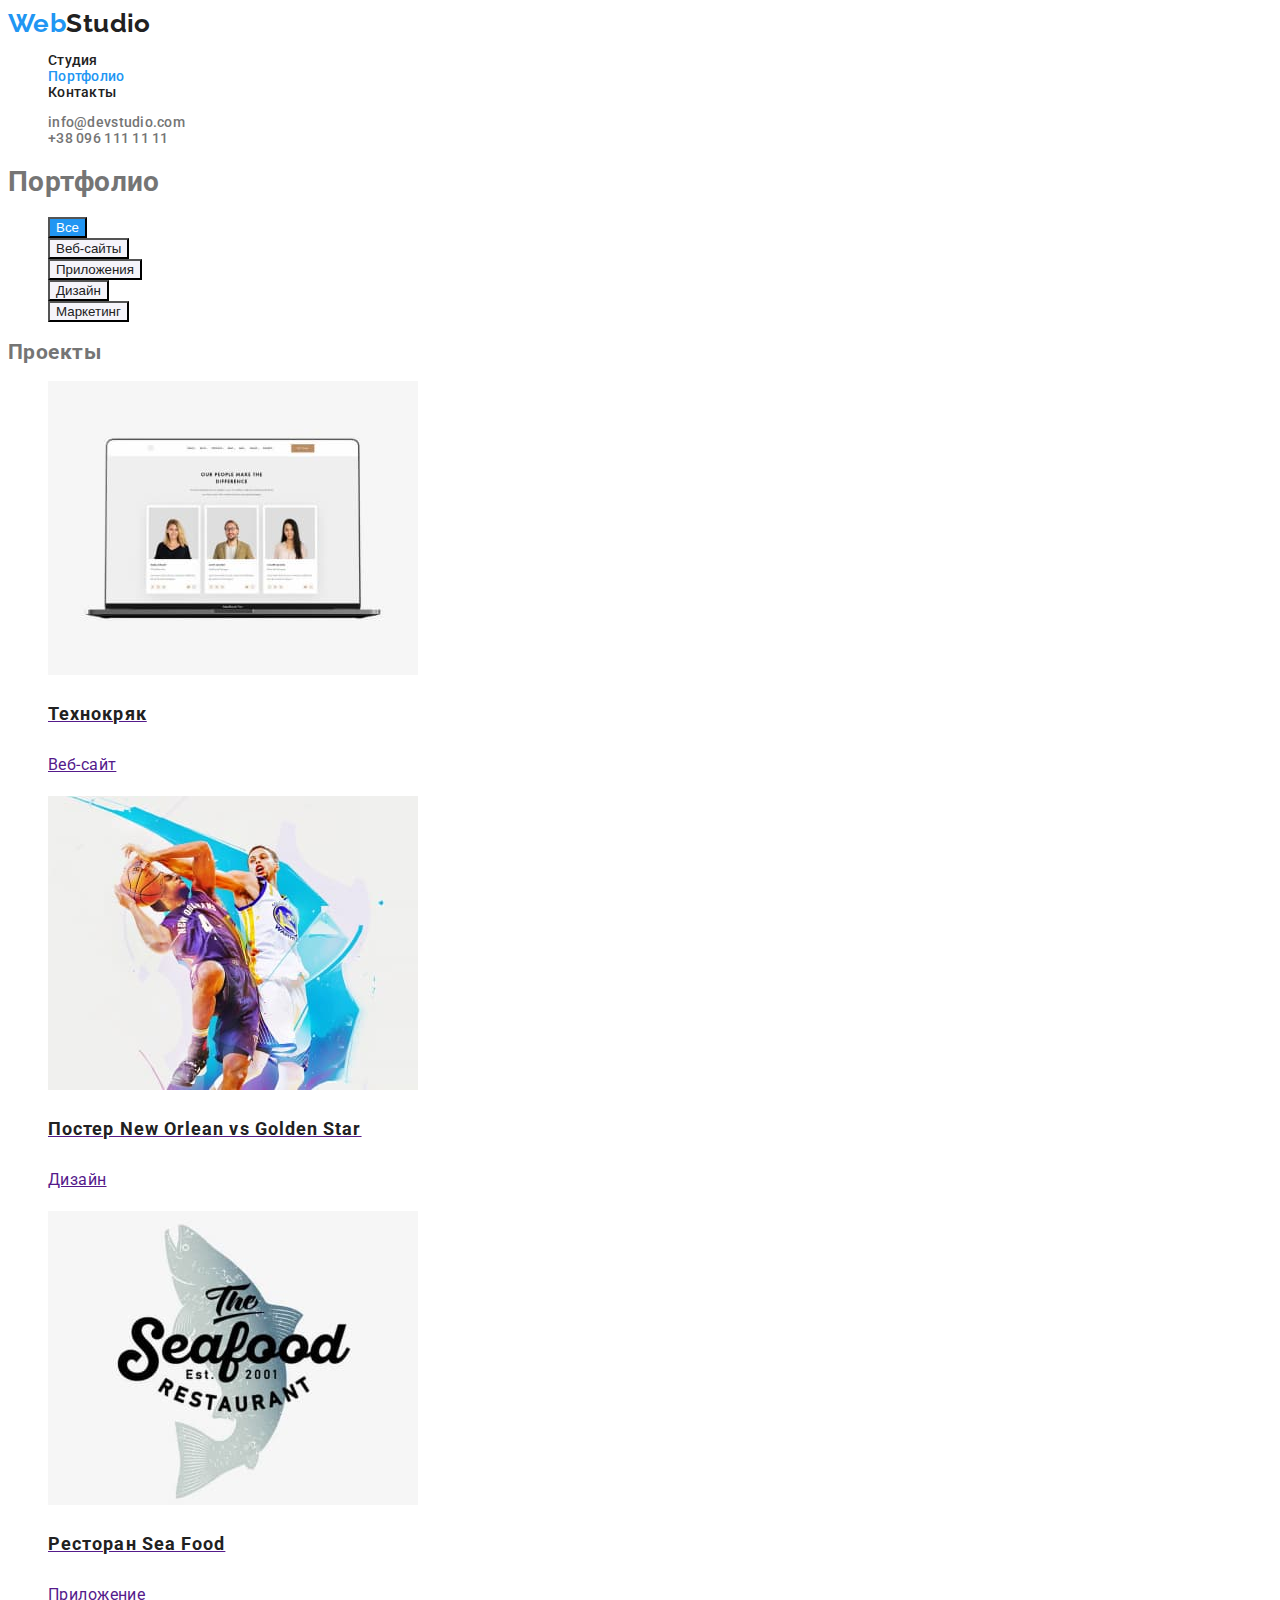
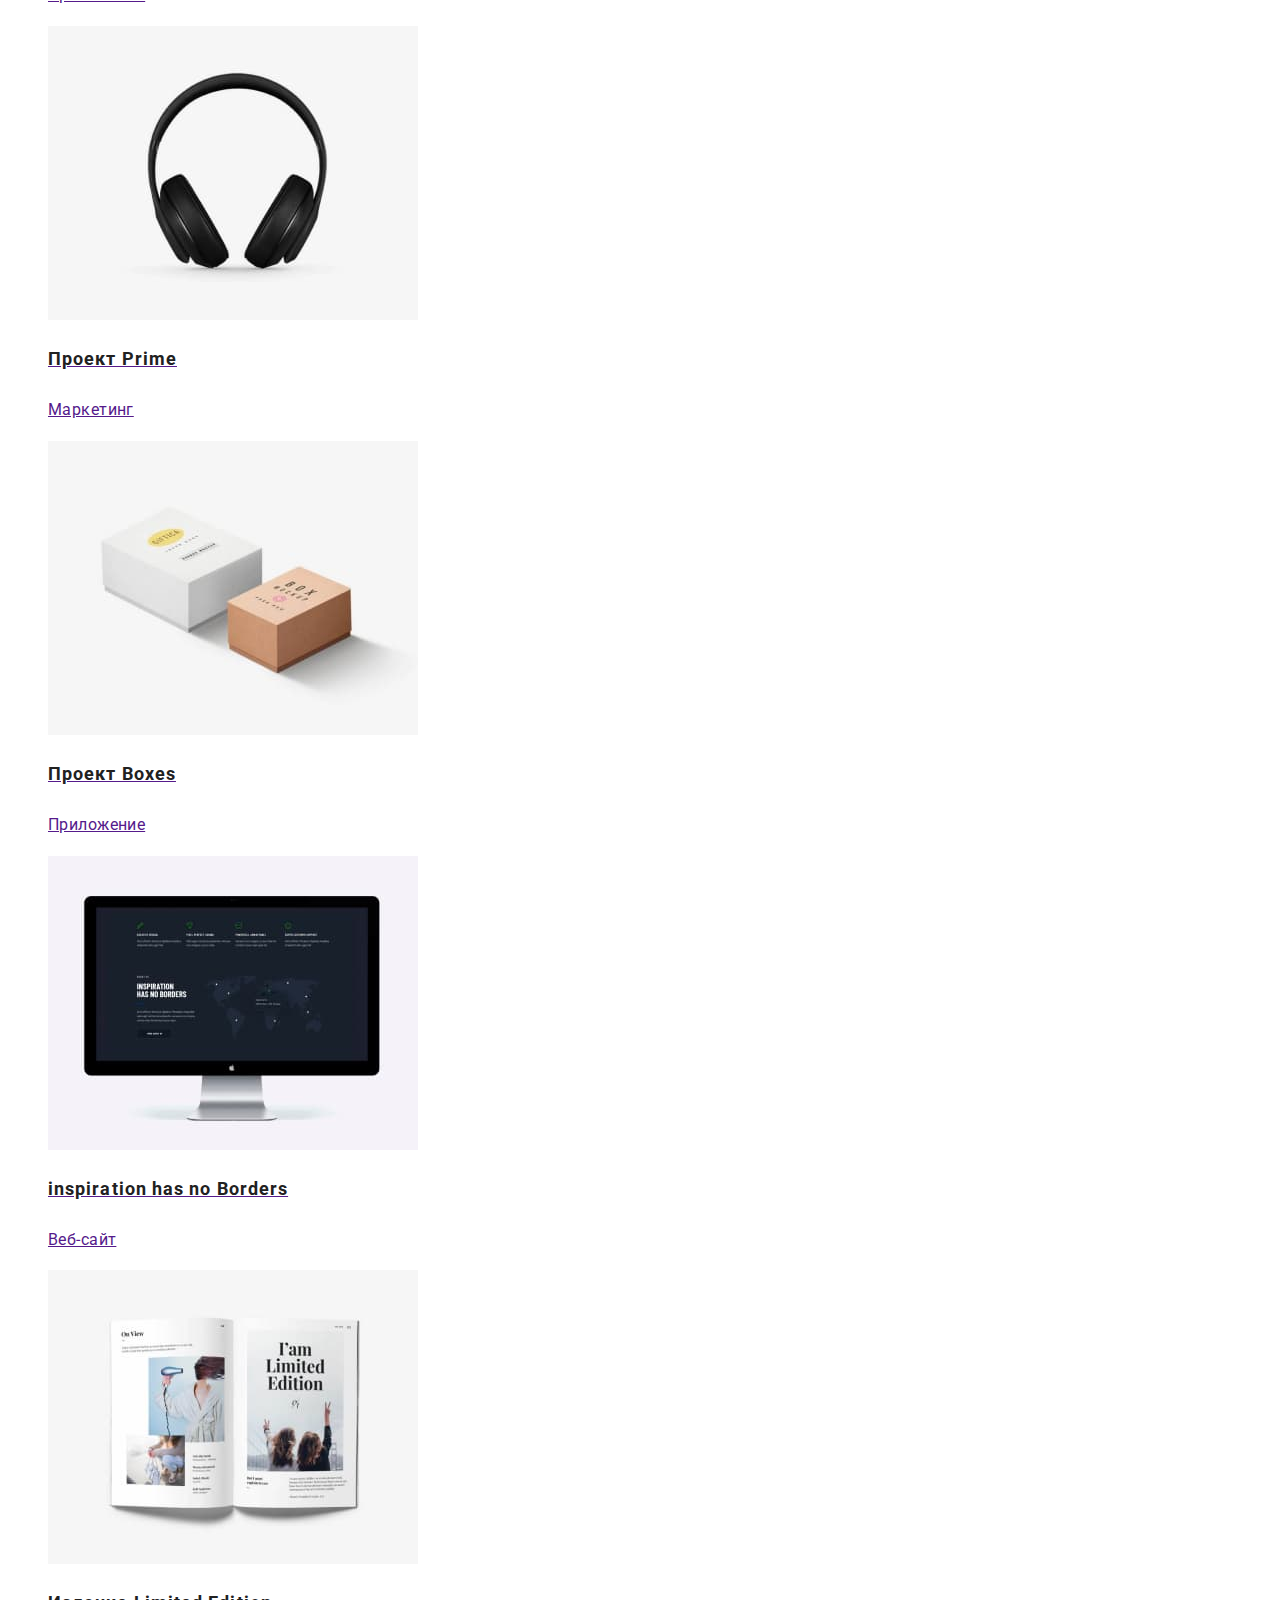
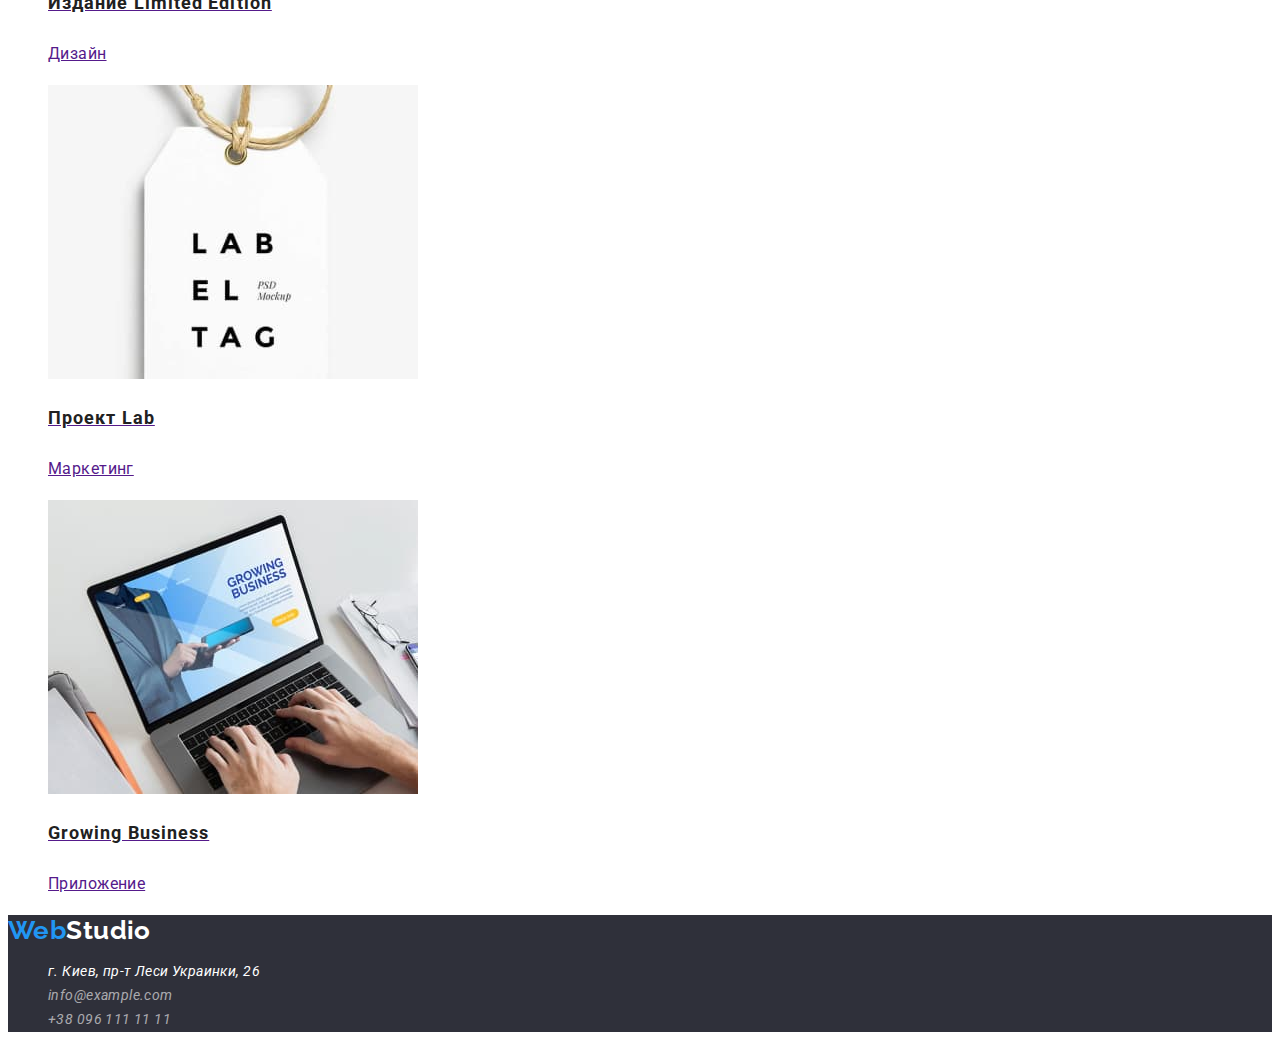
==== portfolio.html @ c9c2e7cb "https://serhii0412.github.io/goit-markup-hw-02" ====
<!DOCTYPE html> 
<html lang="ru">
  <head>
    <!--beacause the utf-8 is the very popular-->
    <meta charset="utf-8" />
    <meta name="vievport" content="width=device-width  initial-scale=1.0" />
    <title>Портфолио</title>
    <link rel="preconnect" href="https://fonts.googleapis.com">
    <link rel="preconnect" href="https://fonts.gstatic.com" crossorigin>
    <link href="https://fonts.googleapis.com/css2?family=Raleway:wght@700&family=Roboto:wght@400;500;700;900&display=swap" rel="stylesheet">
    <link rel="stylesheet" href="./css/styles.css">
  </head>
  <body>
    <header>
      <a href="./index.html" class="logo link">
        <span class="logo-title">Web</span>Studio
      </a>
      <nav>
        <ul class="site-nav list">
          <li><a href="./index.html" class="pun link ">Студия</a></li>
          <li><a href="./portfolio.html" class="portfolio link current"> Портфолио</a></li>
          <li><a href="&#35;index.html" class="pun link">Контакты</a></li>
        </ul>
      </nav>
      <ul class="info-nav list">
        <li>
          <a href="mailto:info@devstudio.com" class="mail-link link">info@devstudio.com </a>
        </li>
        <li>
          <a href="tel:+380961111111" class="contakt-link link"> +38 096 111 11 11</a>
        </li>
      </ul>
    </header>
    <main>
      <section class="section-portfolio">
        <h1 class="visually-hidden">Портфолио</h1>
        <ul class="filter list">
          <li><button class="btn-primary-prtf" type="button">Все</button></li>
          <li><button class="btn-secondary" type="button">Веб-сайты</button></li>
          <li><button class="btn-secondary" type="button">Приложения </button></li>
          <li><button class="btn-secondary" type="button">Дизайн</button></li>
          <li><button class="btn-secondary" type="button">Маркетинг</button></li>
        </ul>
        <h2 class="visually-hidden">Проекты</h2>
        <ul class="projects list">
          <li>
            <a href="">
              <img src="./images/portfolio-images/techno-kryak.jpg" alt="Техно Кряк" width="370">
              <h3 class="project-title">Технокряк</h3>
              <p class="project-description">Веб-сайт</p>
            </a>
          </li>
          <li>
            <a href="">
             <img src="./images/portfolio-images/new-orleans.jpg" alt="Постер Постер New Orlean" width="370">
             <h3 class="project-title">Постер New Orlean vs Golden Star</h3>
             <p class="project-description">Дизайн</p>
            </a> 
          </li>
          <li>
            <a href="">
              <img src="./images/portfolio-images/restaurant-sea-food.jpg" alt="Ресторан Sea Food" width="370">
              <h3 class="project-title">Ресторан Sea Food</h3>
              <p class="project-description">Приложение</p> 
            </a>  
          </li>    
          <li>
            <a href="">
              <img src="./images/portfolio-images/project-prime.jpg" alt="Проект Prime" width="370">
              <h3 class="project-title">Проект Prime</h3>
              <p class="project-description">Маркетинг</p> 
            </a>  
          </li>    
          <li>
            <a href="">
              <img src="./images/portfolio-images/project-boxes.jpg" alt="Проект Boxes" width="370">
              <h3 class="project-title">Проект Boxes</h3>
              <p class="project-description">Приложение</p> 
            </a> 
          </li>    
          <li>
            <a href="">
              <img src="./images/portfolio-images/inspiration-has-no-borders.jpg" alt="Inspiration has no Borders" width="370">
              <h3 class="project-title">inspiration has no Borders</h3>
              <p class="project-description">Веб-сайт</p> 
            </a>
          </li>    
          <li>
            <a href="">
              <img src="./images/portfolio-images/limited-edition.jpg" alt="Издание Limited Edition" width="370">
              <h3 class="project-title">Издание Limited Edition</h3>
              <p class="project-description">Дизайн</p> 
            </a>  
          </li>    
          <li>
            <a href="">
              <img src="./images/portfolio-images/project-lab.jpg" alt="Проект Lab" width="370">
              <h3 class="project-title">Проект Lab</h3>
              <p class="project-description">Маркетинг</p> 
            </a>  
          </li>    
          <li>
            <a href="">
              <img src="./images/portfolio-images/growing-business.jpg" alt="Growing Business" width="370">
              <h3 class="project-title">Growing Business</h3>
              <p class="project-description">Приложение</p> 
            </a>  
          </li>    
        </ul>
      </section>
    </main>
    <footer class="footer">
      <a href="./index.html" class="logo-footer link">
        <span>Web</span>Studio
      </a>
      <address>
        <ul class="footer list">
          <li>
            <a
              href="https://bit.ly/3pXMvUd"
              target="_blank"
              rel="noopener noreferrer"
              class="footer-adress link">г. Киев, пр-т Леси Украинки, 26</a>
          </li>
          <li>
            <a href="mailto:info@devstudio.com"
              class="footer-mail link">info@example.com</a>
          </li>
          <li><a href="tel:+380961111111" class="footer-num link">+38 096 111 11 11</a>
          </li>
        </ul>
      </address>
    </footer>
  </body>
</html>
---- css/styles.css ----
:root {
  --primary-text-color: #757575;
  --title-text-color:#212121 ;
  --accent-color: #2196f3;
  --white-color: #FFFFFF;
  --background-color: #2F303A;
  --button-hover-color: #188ce8;
  --btn-portfolio: #F5F4FA;
  --footer-link: rgba(255, 255, 255, 0.6);
  --filter-background: #EEEEEE
  
}
body {
  color:var(--primary-text-color);
  background-color: var(--white-color);
  font-family: roboto, sans-serif;
  font-size: 14px;
  letter-spacing: 0.03em;
}
/*Exceptions*/
.list{
  text-decoration: none;
}
.link,
.pun{
  cursor: pointer;
	text-decoration: none;
}
.list {
  list-style: none;
}
.section-title,
.section-subtitle,
.section-examples,
.section-testimotional,
.section-team,
.project-title{
  color: var(--title-text-color);
} 

/*Logo*/
.logo{
  color: var(--title-text-color);
  font-family: raleway, cursive;
  font-weight: 700;
  font-size: 26px;
  line-height: 1.19;
}
.logo-footer{
  color: var(--white-color);
  font-family: raleway, cursive;
  font-weight: 700;
  font-size: 26px;
  line-height: 1.19;
  text-decoration: none;
}
.logo-title,
.logo-footer>span{
 color: var(--accent-color);
}

.pun{
  color: var(--title-text-color);
}
/*site-info-nav*/
.site-nav,
.info-nav {
  font-weight: 500;
  font-size: 14px;
  line-height: 1.14;
  letter-spacing: 0.02em
}
.link:hover,
.link:focus,
.pun:hover,
.pun:focus{
  color: var(--accent-color)
}
.current{
  color: var(--accent-color);
}
.mail-link,
.contakt-link{
  color: var(--primary-text-color);
  text-decoration: none
}
/*Hero*/
.page-hero{
  color: var(--white-color);
  background-color: var(--background-color);
}
.hero-title{
  font-weight: 900;
  font-size: 44px;
  line-height: 1.36;
  text-align: center;
  letter-spacing: 0.06em;
  text-transform: uppercase;
}

/*Btn*/
.btn-primary{
 font-family: roboto, sans-serif;
 font-weight: 700;
 font-size: 16px;
 line-height: 1.87;
 display: flex;
 align-items: center;
 text-align: center;
 letter-spacing: 0.06em;
 text-decoration: none
}
.btn-primary,
.btn-primary-prtf{
  color:var(--white-color);
  background-color:var(--accent-color);
  cursor: pointer;
  text-decoration: none;
}
.btn-secondary{
  color: var(--title-text-color);
  background-color: var(--btn-portfolio);
  cursor: pointer;
  text-decoration: none;
}
.btn-primary:hover,
.btn-primary:focus{
  background-color: var(--button-hover-color);
}
.btn-secondary:hover,
.btn-secondary:focus{
  color: var(--white-color);
  background-color: var(--accent-color)
}
/*Benefits*/
.title-advantages{
  line-height: 1.71; 
}
.section-subtitle{
  font-weight: 700;
  font-size: 14px;
  line-height: 1.14;
  text-transform: uppercase
}

.section-examples,
.section-testimotional{
  font-weight: 700;
  font-size: 36px;
  line-height: 1.16;
  text-align: center;
}
/*Team*/
.workers{
  background-color: var(--btn-portfolio);
}
.section-team
{
  font-weight: 500;
  font-size: 16px;
  line-height: 1.18;
  text-align: center;
}
.team{
  font-size: 16px;
  line-height: 1.18;
  text-align: center;
}
.project-title{
  font-weight: 700;
  font-size: 18px;
  line-height: 2;
  letter-spacing: 0.06em
}
.project-description{
  font-size: 16px;
line-height: 1.87
}
/*Footer*/
.footer{
  color: var(--white-color);
  background-color: var(--background-color);
}
.footer-adress{
  color: var(--white-color);
  font-size: 14px;
  line-height: 1.71;
}
.footer-mail,
.footer-num{
  color: rgba(255, 255, 255, 0.6);
  line-height: 1.71;
}
.footer-mail:hover,
.footer-mail:focus,
.footer-num:hover,
.footer-num:focus{
  color: var(--white-color);
}
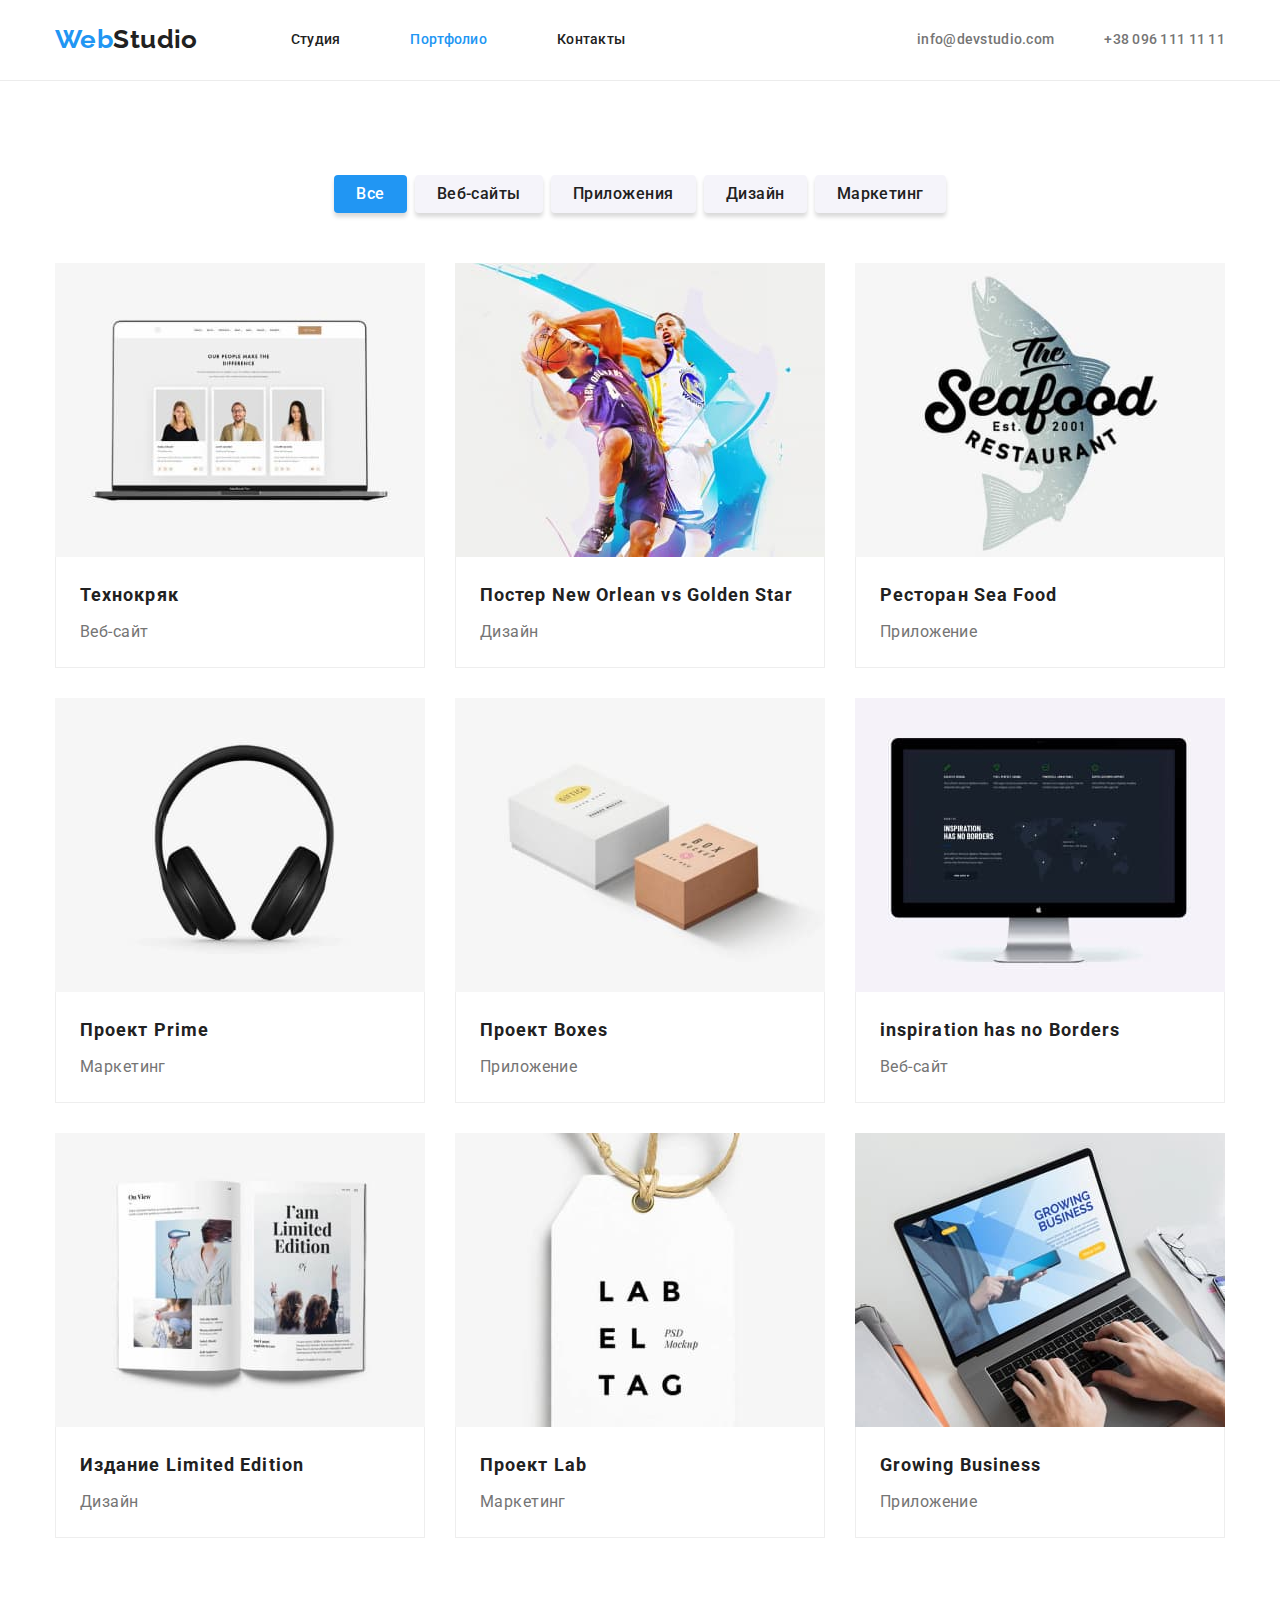
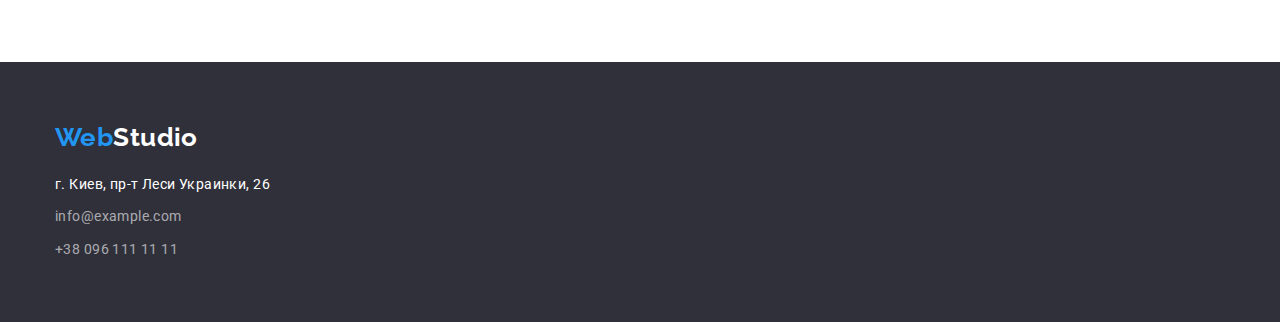
==== commit 5a51477f: "commit on "goit-markup-hw-03"" ====
--- a/portfolio.html
+++ b/portfolio.html
@@ -8,128 +8,153 @@
     <link rel="preconnect" href="https://fonts.googleapis.com">
     <link rel="preconnect" href="https://fonts.gstatic.com" crossorigin>
     <link href="https://fonts.googleapis.com/css2?family=Raleway:wght@700&family=Roboto:wght@400;500;700;900&display=swap" rel="stylesheet">
+    <link rel="stylesheet" href="https://cdnjs.cloudflare.com/ajax/libs/modern-normalize/1.1.0/modern-normalize.min.css">
     <link rel="stylesheet" href="./css/styles.css">
   </head>
   <body>
-    <header>
-      <a href="./index.html" class="logo link">
-        <span class="logo-title">Web</span>Studio
-      </a>
-      <nav>
-        <ul class="site-nav list">
-          <li><a href="./index.html" class="pun link ">Студия</a></li>
-          <li><a href="./portfolio.html" class="portfolio link current"> Портфолио</a></li>
-          <li><a href="&#35;index.html" class="pun link">Контакты</a></li>
+    <header class="header">
+      <div class="container main-portfolio">
+        <a href="./index.html" class="logo link">
+          <span class="logo-title">Web</span>Studio
+        </a>
+        <nav class="navigation">
+          <ul class="site-nav list">
+            <li class="site-item"><a href="./index.html" class="nav-link studio-prtf link ">Студия</a></li>
+            <li class="site-item"><a href="./portfolio.html" class="portfolio link current"> Портфолио</a></li>
+            <li class="site-item"><a href="&#35;index.html" class="nav-link link">Контакты</a></li>
+          </ul>
+        </nav>
+        <ul class="info-nav list">
+          <li class="item">
+            <a href="mailto:info@devstudio.com" class="mail-link link">info@devstudio.com </a>
+          </li>
+          <li class="item">
+            <a href="tel:+380961111111" class="contakt-link link"> +38 096 111 11 11</a>
+          </li>
         </ul>
-      </nav>
-      <ul class="info-nav list">
-        <li>
-          <a href="mailto:info@devstudio.com" class="mail-link link">info@devstudio.com </a>
-        </li>
-        <li>
-          <a href="tel:+380961111111" class="contakt-link link"> +38 096 111 11 11</a>
-        </li>
-      </ul>
+      </div>
     </header>
     <main>
-      <section class="section-portfolio">
-        <h1 class="visually-hidden">Портфолио</h1>
-        <ul class="filter list">
-          <li><button class="btn-primary-prtf" type="button">Все</button></li>
-          <li><button class="btn-secondary" type="button">Веб-сайты</button></li>
-          <li><button class="btn-secondary" type="button">Приложения </button></li>
-          <li><button class="btn-secondary" type="button">Дизайн</button></li>
-          <li><button class="btn-secondary" type="button">Маркетинг</button></li>
-        </ul>
-        <h2 class="visually-hidden">Проекты</h2>
-        <ul class="projects list">
-          <li>
-            <a href="">
+      <section class="portfolio section">
+        <div class="container">
+          <h1 class="visually-hidden">Портфолио</h1>
+          <ul class="filter list">
+            <li class="btn-item"><button class="btn-primary-prtf" type="button">Все</button></li>
+            <li class="btn-item"><button class="btn-secondary" type="button">Веб-сайты</button></li>
+            <li class="btn-item"><button class="btn-secondary" type="button">Приложения </button></li>
+            <li class="btn-item"><button class="btn-secondary" type="button">Дизайн</button></li>
+            <li class="btn-item"><button class="btn-secondary" type="button">Маркетинг</button></li>
+          </ul>
+          <ul class="projects list">
+          <li class="portfolio-item">
+            <a href="" class="link">
               <img src="./images/portfolio-images/techno-kryak.jpg" alt="Техно Кряк" width="370">
-              <h3 class="project-title">Технокряк</h3>
-              <p class="project-description">Веб-сайт</p>
+              <div class="wrapper">
+                <h3 class="project-title">Технокряк</h3>
+                <p class="project-description">Веб-сайт</p>
+            </div>
             </a>
           </li>
-          <li>
-            <a href="">
+          <li class="portfolio-item">
+            <a href="" class="link">
              <img src="./images/portfolio-images/new-orleans.jpg" alt="Постер Постер New Orlean" width="370">
-             <h3 class="project-title">Постер New Orlean vs Golden Star</h3>
-             <p class="project-description">Дизайн</p>
+             <div class="wrapper">
+               <h3 class="project-title">Постер New Orlean vs Golden Star</h3>
+               <p class="project-description">Дизайн</p>
+             </div>
             </a> 
           </li>
-          <li>
-            <a href="">
+          <li class="portfolio-item">
+            <a href="" class="link">
               <img src="./images/portfolio-images/restaurant-sea-food.jpg" alt="Ресторан Sea Food" width="370">
+              <div class="wrapper">
               <h3 class="project-title">Ресторан Sea Food</h3>
-              <p class="project-description">Приложение</p> 
+              <p class="project-description">Приложение</p>
+              </div>
             </a>  
           </li>    
-          <li>
-            <a href="">
+          <li class="portfolio-item">
+            <a href="" class="link">
               <img src="./images/portfolio-images/project-prime.jpg" alt="Проект Prime" width="370">
-              <h3 class="project-title">Проект Prime</h3>
-              <p class="project-description">Маркетинг</p> 
+              <div class="wrapper">
+                <h3 class="project-title">Проект Prime</h3>
+                <p class="project-description">Маркетинг</p> 
+              </div>
             </a>  
           </li>    
-          <li>
-            <a href="">
+          <li class="portfolio-item">
+            <a href="" class="link">
               <img src="./images/portfolio-images/project-boxes.jpg" alt="Проект Boxes" width="370">
-              <h3 class="project-title">Проект Boxes</h3>
-              <p class="project-description">Приложение</p> 
+              <div class="wrapper">
+                <h3 class="project-title">Проект Boxes</h3>
+                <p class="project-description">Приложение</p> 
+              </div>
             </a> 
           </li>    
-          <li>
-            <a href="">
+          <li class="portfolio-item">
+            <a href="" class="link">
               <img src="./images/portfolio-images/inspiration-has-no-borders.jpg" alt="Inspiration has no Borders" width="370">
-              <h3 class="project-title">inspiration has no Borders</h3>
-              <p class="project-description">Веб-сайт</p> 
+              <div class="wrapper">
+                <h3 class="project-title">inspiration has no Borders</h3>
+                <p class="project-description">Веб-сайт</p> 
+              </div>
             </a>
           </li>    
-          <li>
-            <a href="">
+          <li class="portfolio-item">
+            <a href="" class="link">
               <img src="./images/portfolio-images/limited-edition.jpg" alt="Издание Limited Edition" width="370">
-              <h3 class="project-title">Издание Limited Edition</h3>
-              <p class="project-description">Дизайн</p> 
+              <div class="wrapper">
+                <h3 class="project-title">Издание Limited Edition</h3>
+                <p class="project-description">Дизайн</p> 
+              </div>
             </a>  
           </li>    
-          <li>
-            <a href="">
+          <li class="portfolio-item">
+            <a href="" class="link">
               <img src="./images/portfolio-images/project-lab.jpg" alt="Проект Lab" width="370">
-              <h3 class="project-title">Проект Lab</h3>
-              <p class="project-description">Маркетинг</p> 
+              <div class="wrapper">
+                <h3 class="project-title">Проект Lab</h3>
+                <p class="project-description">Маркетинг</p> 
+              </div>
             </a>  
           </li>    
-          <li>
-            <a href="">
+          <li class="portfolio-item">
+            <a href="" class="link">
               <img src="./images/portfolio-images/growing-business.jpg" alt="Growing Business" width="370">
-              <h3 class="project-title">Growing Business</h3>
-              <p class="project-description">Приложение</p> 
+              <div class="wrapper">
+                <h3 class="project-title">Growing Business</h3>
+                <p class="project-description">Приложение</p> 
+              </div>
             </a>  
           </li>    
         </ul>
+        </div>
       </section>
     </main>
+    <!--Footer-->
     <footer class="footer">
+     <div class="container">
       <a href="./index.html" class="logo-footer link">
         <span>Web</span>Studio
       </a>
       <address>
-        <ul class="footer list">
-          <li>
+        <ul class="footer-list list">
+          <li class="footer-item">
             <a
               href="https://bit.ly/3pXMvUd"
               target="_blank"
               rel="noopener noreferrer"
               class="footer-adress link">г. Киев, пр-т Леси Украинки, 26</a>
           </li>
-          <li>
+          <li class="footer-item">
             <a href="mailto:info@devstudio.com"
               class="footer-mail link">info@example.com</a>
           </li>
-          <li><a href="tel:+380961111111" class="footer-num link">+38 096 111 11 11</a>
+          <li class="footer-item"><a href="tel:+380961111111" class="footer-num link">+38 096 111 11 11</a>
           </li>
         </ul>
       </address>
+     </div>
     </footer>
   </body>
 </html>--- a/css/styles.css
+++ b/css/styles.css
@@ -7,9 +7,48 @@
   --button-hover-color: #188ce8;
   --btn-portfolio: #F5F4FA;
   --footer-link: rgba(255, 255, 255, 0.6);
-  --filter-background: #EEEEEE
-  
-}
+  --filter-background: #EEEEEE;
+  --border-line: solid #ECECEC ;
+}
+
+.html{
+  box-sizing: border-box
+}
+
+.container{
+width: 1200px;
+padding: 0 15px;
+margin: 0 auto;
+}
+
+h1,
+h2,
+h3,
+h4,
+h5,
+h6,
+p{
+  margin: 0px;
+}
+
+.section{
+  padding-top: 94px;
+  padding-bottom: 94px;
+}
+
+button{
+  display: block;
+  margin: 0 auto;
+  padding: 10px 32px;
+  cursor: pointer;
+  color: var(--white-color);
+  background-color: var(--accent-color);
+  font-family: roboto, sans-serif;
+  box-shadow: 0px 4px 4px rgba(0, 0, 0, 0.15);
+  border: none;
+  border-radius: 4px;
+}
+
 body {
   color:var(--primary-text-color);
   background-color: var(--white-color);
@@ -17,17 +56,18 @@
   font-size: 14px;
   letter-spacing: 0.03em;
 }
+address{
+  font-style: normal;
+}
 /*Exceptions*/
 .list{
-  text-decoration: none;
+  padding-left: 0;
+  margin: 0;
+  list-style: none;
 }
 .link,
-.pun{
-  cursor: pointer;
+.nav-link{
 	text-decoration: none;
-}
-.list {
-  list-style: none;
 }
 .section-title,
 .section-subtitle,
@@ -37,6 +77,23 @@
 .project-title{
   color: var(--title-text-color);
 } 
+.visually-hidden {
+  position: absolute;
+  width: 1px;
+  height: 1px;
+  margin: -1px;
+  border: 0;
+  padding: 0;
+  
+  white-space: nowrap;
+  clip-path: inset(100%);
+  clip: rect(0 0 0 0);
+  overflow: hidden;
+}
+/*Header*/
+.header{
+  border-bottom: 1px var(--border-line);
+}  
 
 /*Logo*/
 .logo{
@@ -45,83 +102,178 @@
   font-weight: 700;
   font-size: 26px;
   line-height: 1.19;
+
+  display: block;
+  padding-top: 24px;
+  padding-bottom: 25px;
 }
 .logo-footer{
+  display:block;
+  margin-bottom: 20px;
+
   color: var(--white-color);
   font-family: raleway, cursive;
   font-weight: 700;
   font-size: 26px;
   line-height: 1.19;
-  text-decoration: none;
 }
 .logo-title,
 .logo-footer>span{
  color: var(--accent-color);
 }
 
-.pun{
-  color: var(--title-text-color);
-}
+
 /*site-info-nav*/
+.main-nav,
+.main-portfolio{
+  display: flex;
+  align-items: center;
+}
+.navigation{
+  margin-left: 93px;
+}
+.site-item:not(:last-child){
+  margin-right: 70px;
+}
 .site-nav,
 .info-nav {
   font-weight: 500;
   font-size: 14px;
   line-height: 1.14;
-  letter-spacing: 0.02em
-}
-.link:hover,
-.link:focus,
-.pun:hover,
-.pun:focus{
+  letter-spacing: 0.02em;
+  display: flex;
+}
+.nav-link:hover,
+.nav-link:focus{
   color: var(--accent-color)
 }
+.nav-link{
+  text-align: center;
+  padding-top: 32px;
+  padding-bottom: 32px;
+
+  color: var(--title-text-color);
+  display: block; 
+}
 .current{
+  padding-top: 32px;
+  padding-bottom: 32px;
+
   color: var(--accent-color);
+  display: block;
+}
+.info-nav{
+  margin-left: auto;
+}
+.info-nav .item+.item{
+  margin-left: 50px;
 }
 .mail-link,
 .contakt-link{
   color: var(--primary-text-color);
-  text-decoration: none
-}
+  text-decoration: none;
+  display: block;
+  padding-top: 32px;
+  padding-bottom: 32px;
+}
+.mail-link:hover,
+.mail-link:focus,
+.contakt-link:hover,
+.contakt-link:focus{
+  color: var(--accent-color);
+}
+
+/*Portfolio site*/
+
+.filter{
+  display: flex;
+  justify-content: center;
+  margin-bottom: 50px;
+}
+.filter .btn-item+.btn-item{
+  margin-left: 8px;
+}
+.projects .portfolio-item+.portfolio-item{
+  margin-left: 30px;
+}
+.projects{
+  display: flex;
+  flex-wrap: wrap;
+}
+.wrapper{
+  padding: 20px 24px;
+  border: 1px solid #EEEEEE;
+  border-top: none;
+}
+.projects:nth-child(3n){
+  margin: right 30px; 
+  margin-bottom: 30px;
+}
+.portfolio-item{
+  width: 370px;
+  margin-bottom: 30px;  
+}
+.portfolio-item:nth-last-child(-n +3){
+  margin-bottom: 0px;
+}
+.projects .portfolio-item:nth-child(3n+1){
+  margin-left: 0px;
+}
+
 /*Hero*/
 .page-hero{
-  color: var(--white-color);
+  padding:200px 0;
+  text-align: center;
+  
   background-color: var(--background-color);
+
 }
 .hero-title{
+  margin-bottom: 30px;
+  width: 696px;
+  margin:0 auto;
+  margin-bottom: 30px;
+
+  color: var(--white-color);
   font-weight: 900;
   font-size: 44px;
   line-height: 1.36;
-  text-align: center;
+  
   letter-spacing: 0.06em;
   text-transform: uppercase;
+  
 }
 
 /*Btn*/
-.btn-primary{
- font-family: roboto, sans-serif;
+.btn-primary{ 
+ display: flex;
+ border: none;
+ margin-left: auto;
+ margin-right: auto;
+
  font-weight: 700;
  font-size: 16px;
- line-height: 1.87;
- display: flex;
+ line-height: 1.88;
  align-items: center;
  text-align: center;
  letter-spacing: 0.06em;
- text-decoration: none
+}
+.btn-secondary,
+.btn-primary-prtf{
+  padding: 6px 22px;
+
+  color: var(--title-text-color);
+  background-color: var(--btn-portfolio);
+  font-weight: 500;
+  font-size: 16px;
+  line-height: 1.62;
+  letter-spacing: 0.03em;
 }
 .btn-primary,
 .btn-primary-prtf{
   color:var(--white-color);
   background-color:var(--accent-color);
   cursor: pointer;
-  text-decoration: none;
-}
-.btn-secondary{
-  color: var(--title-text-color);
-  background-color: var(--btn-portfolio);
-  cursor: pointer;
-  text-decoration: none;
 }
 .btn-primary:hover,
 .btn-primary:focus{
@@ -133,53 +285,114 @@
   background-color: var(--accent-color)
 }
 /*Benefits*/
+.advantages-list{
+  padding-bottom: 94px;
+}
+.advantages-list .item+.item{
+  margin-left: 30px;
+}
+.advantages{
+display: flex;
+}
 .title-advantages{
+  margin:0;
+
   line-height: 1.71; 
 }
 .section-subtitle{
   font-weight: 700;
   font-size: 14px;
   line-height: 1.14;
-  text-transform: uppercase
-}
-
+  text-transform: uppercase;
+  margin-bottom: 9px;
+}
 .section-examples,
 .section-testimotional{
   font-weight: 700;
   font-size: 36px;
   line-height: 1.16;
   text-align: center;
+  margin-bottom: 50px;
+}
+.examples{
+  display: flex;
+  align-items: center;
+}
+.examples .examples-list:last-child{
+  margin-right: 0px;
+}
+.examples-list{
+  margin-right: 30px;
+}
+.examples-images{
+  padding-top: 0px;
 }
 /*Team*/
+img{
+  display:block
+}
 .workers{
   background-color: var(--btn-portfolio);
 }
-.section-team
-{
+.team-name{
+  text-align: center;
+  margin-bottom: 10px;
+
+  color: var(--title-text-color);
   font-weight: 500;
   font-size: 16px;
   line-height: 1.18;
-  text-align: center;
-}
-.team{
+}
+.team-item:not(:last-child){
+  margin-right: 30px;
+}
+.team-item{
+  background: #FFFFFF;
+/* material shadow v1 */
+
+box-shadow: 0px 1px 3px rgba(0, 0, 0, 0.12), 0px 1px 1px rgba(0, 0, 0, 0.14), 0px 2px 1px rgba(0, 0, 0, 0.2);
+border-radius: 0px 0px 4px 4px;
+}
+.team-text{
   font-size: 16px;
   line-height: 1.18;
   text-align: center;
 }
+.team-list{
+  display: flex;
+  align-items: center;
+}
 .project-title{
+
   font-weight: 700;
   font-size: 18px;
   line-height: 2;
   letter-spacing: 0.06em
 }
 .project-description{
+  margin-top: 4px;
+  
+  color: var(--primary-text-color);
   font-size: 16px;
-line-height: 1.87
+  line-height: 1.87
+}
+.team-container{
+  width: 270px;
+  padding-top: 30px;
+  padding-bottom: 30px;
+}
+.ui{
+  padding-right: 0px;
 }
 /*Footer*/
 .footer{
+  padding:60px 0;
+
   color: var(--white-color);
   background-color: var(--background-color);
+}
+.footer-item:not(:last-child){
+  margin-bottom: 9px;
 }
 .footer-adress{
   color: var(--white-color);
@@ -194,6 +407,8 @@
 .footer-mail:hover,
 .footer-mail:focus,
 .footer-num:hover,
-.footer-num:focus{
-  color: var(--white-color);
+.footer-num:focus,
+.footer-adress:hover,
+.footer-adress:focus{
+  color: var(--accent-color);
 }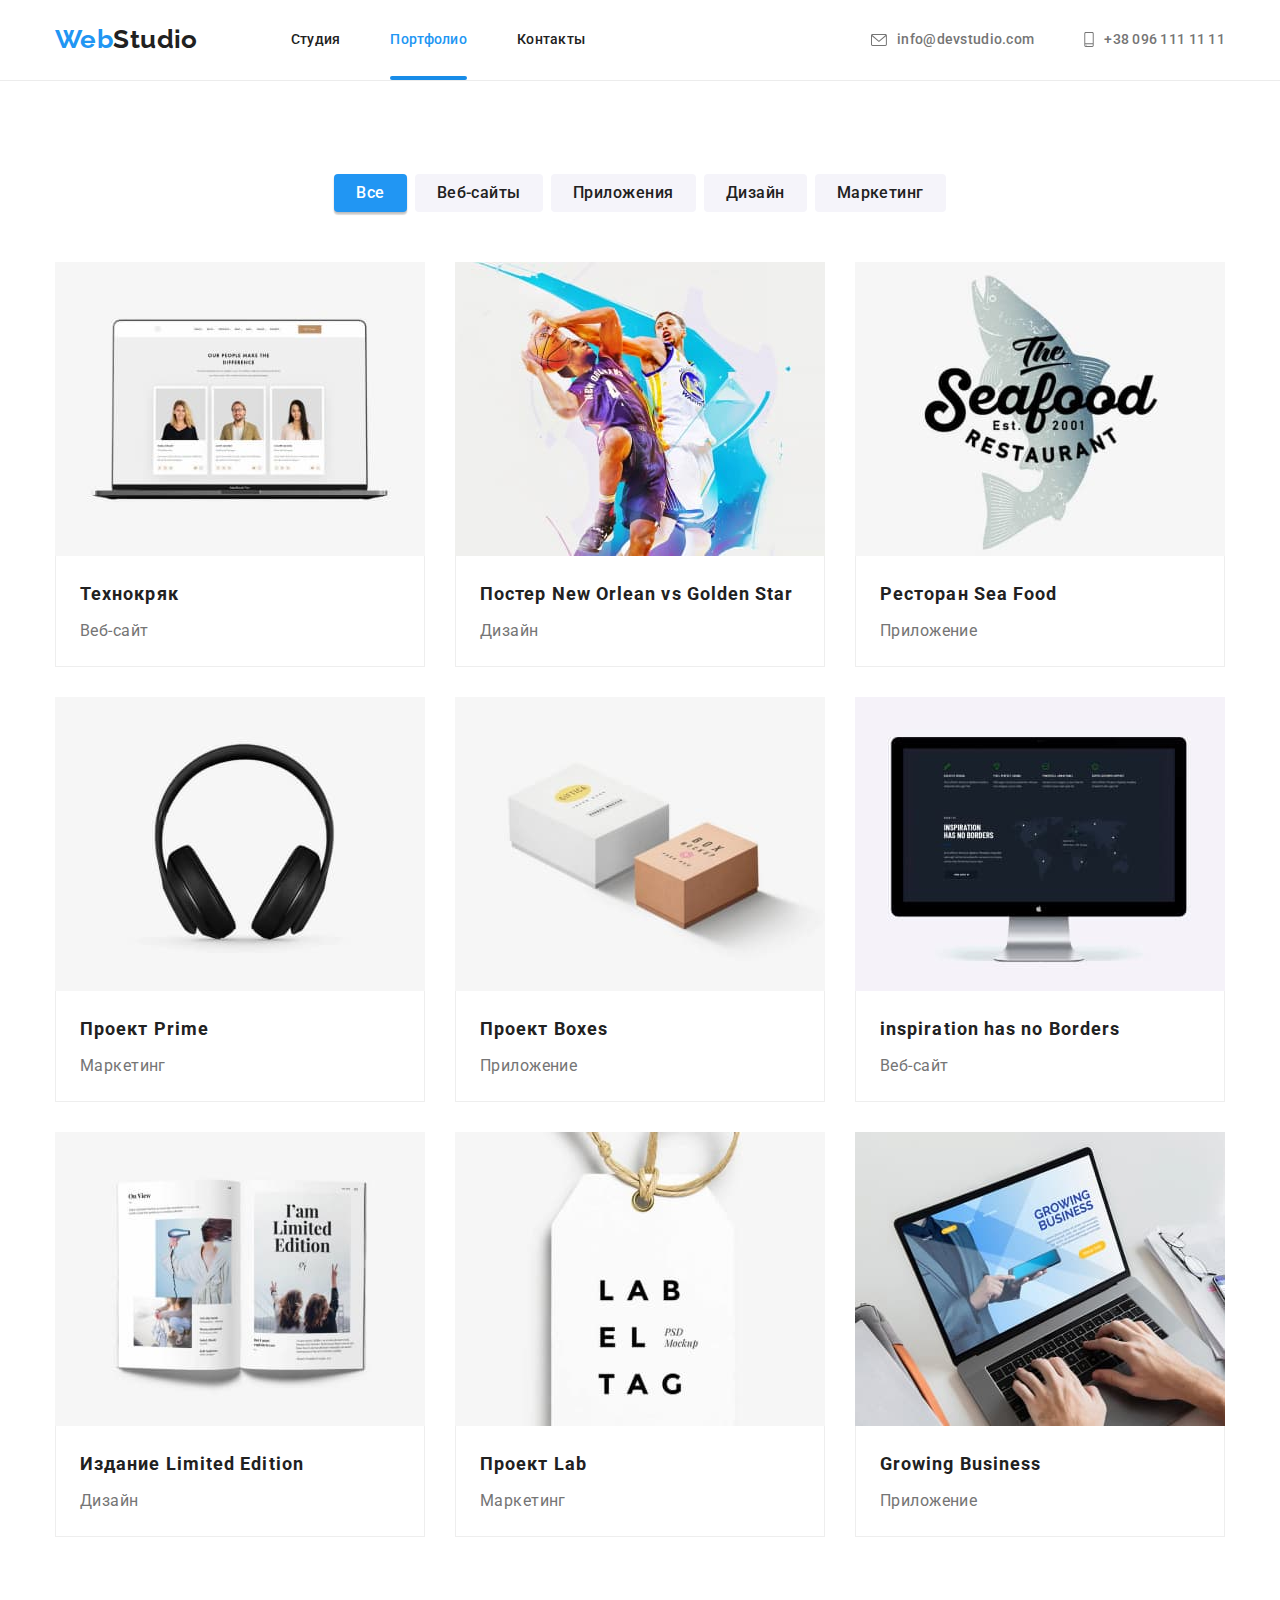
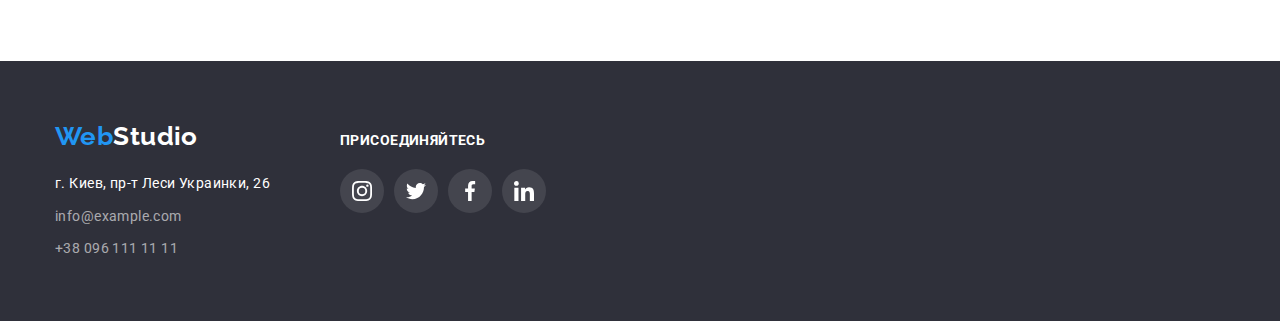
==== commit 116231b1: "good commit 08-32" ====
--- a/portfolio.html
+++ b/portfolio.html
@@ -1,17 +1,24 @@
-<!DOCTYPE html> 
+<!DOCTYPE html>
 <html lang="ru">
   <head>
     <!--beacause the utf-8 is the very popular-->
     <meta charset="utf-8" />
     <meta name="vievport" content="width=device-width  initial-scale=1.0" />
     <title>Портфолио</title>
-    <link rel="preconnect" href="https://fonts.googleapis.com">
-    <link rel="preconnect" href="https://fonts.gstatic.com" crossorigin>
-    <link href="https://fonts.googleapis.com/css2?family=Raleway:wght@700&family=Roboto:wght@400;500;700;900&display=swap" rel="stylesheet">
-    <link rel="stylesheet" href="https://cdnjs.cloudflare.com/ajax/libs/modern-normalize/1.1.0/modern-normalize.min.css">
-    <link rel="stylesheet" href="./css/styles.css">
+    <link rel="preconnect" href="https://fonts.googleapis.com" />
+    <link rel="preconnect" href="https://fonts.gstatic.com" crossorigin />
+    <link
+      href="https://fonts.googleapis.com/css2?family=Raleway:wght@700&family=Roboto:wght@400;500;700;900&display=swap"
+      rel="stylesheet"
+    />
+    <link
+      rel="stylesheet"
+      href="https://cdnjs.cloudflare.com/ajax/libs/modern-normalize/1.1.0/modern-normalize.min.css"
+    />
+    <link rel="stylesheet" href="./css/styles.css" />
   </head>
   <body>
+    <!--Header-->
     <header class="header">
       <div class="container main-portfolio">
         <a href="./index.html" class="logo link">
@@ -19,17 +26,47 @@
         </a>
         <nav class="navigation">
           <ul class="site-nav list">
-            <li class="site-item"><a href="./index.html" class="nav-link studio-prtf link ">Студия</a></li>
-            <li class="site-item"><a href="./portfolio.html" class="portfolio link current"> Портфолио</a></li>
-            <li class="site-item"><a href="&#35;index.html" class="nav-link link">Контакты</a></li>
+            <li class="site-item">
+              <a href="./index.html" class="nav-link studio-prtf link"
+                >Студия</a
+              >
+            </li>
+            <li class="site-item">
+              <a href="./portfolio.html" class="portfolio link current">
+                Портфолио</a
+              >
+            </li>
+            <li class="site-item">
+              <a href="&#35;index.html" class="nav-link link">Контакты</a>
+            </li>
           </ul>
         </nav>
         <ul class="info-nav list">
-          <li class="item">
-            <a href="mailto:info@devstudio.com" class="mail-link link">info@devstudio.com </a>
+          <li class="mail-item item">
+            <a
+              href="mailto:info@devstudio.com"
+              class="mail-link link"
+              rel="noopener noreferrer"
+              aria-label="mail icon"
+            >
+              <svg class="nav-icon" width="16" height="12">
+                <use href="./images/icons/icons.svg#envelope"></use>
+              </svg>
+              info@devstudio.com
+            </a>
           </li>
           <li class="item">
-            <a href="tel:+380961111111" class="contakt-link link"> +38 096 111 11 11</a>
+            <a
+              href="tel:+380961111111"
+              class="contakt-link link"
+              el="noopener noreferrer"
+              aria-label="phone icon"
+            >
+              <svg class="nav-icon" width="10" height="15">
+                <use href="./images/icons/icons.svg#smartphone"></use>
+              </svg>
+              +38 096 111 11 11
+            </a>
           </li>
         </ul>
       </div>
@@ -39,122 +76,310 @@
         <div class="container">
           <h1 class="visually-hidden">Портфолио</h1>
           <ul class="filter list">
-            <li class="btn-item"><button class="btn-primary-prtf" type="button">Все</button></li>
-            <li class="btn-item"><button class="btn-secondary" type="button">Веб-сайты</button></li>
-            <li class="btn-item"><button class="btn-secondary" type="button">Приложения </button></li>
-            <li class="btn-item"><button class="btn-secondary" type="button">Дизайн</button></li>
-            <li class="btn-item"><button class="btn-secondary" type="button">Маркетинг</button></li>
+            <li class="btn-item">
+              <button class="btn-secondary active" type="button">Все</button>
+            </li>
+            <li class="btn-item">
+              <button class="btn-secondary" type="button">Веб-сайты</button>
+            </li>
+            <li class="btn-item">
+              <button class="btn-secondary" type="button">Приложения</button>
+            </li>
+            <li class="btn-item">
+              <button class="btn-secondary" type="button">Дизайн</button>
+            </li>
+            <li class="btn-item">
+              <button class="btn-secondary" type="button">Маркетинг</button>
+            </li>
           </ul>
+          <!--Portfolio images-->
           <ul class="projects list">
-          <li class="portfolio-item">
-            <a href="" class="link">
-              <img src="./images/portfolio-images/techno-kryak.jpg" alt="Техно Кряк" width="370">
-              <div class="wrapper">
-                <h3 class="project-title">Технокряк</h3>
-                <p class="project-description">Веб-сайт</p>
-            </div>
-            </a>
-          </li>
-          <li class="portfolio-item">
-            <a href="" class="link">
-             <img src="./images/portfolio-images/new-orleans.jpg" alt="Постер Постер New Orlean" width="370">
-             <div class="wrapper">
-               <h3 class="project-title">Постер New Orlean vs Golden Star</h3>
-               <p class="project-description">Дизайн</p>
-             </div>
-            </a> 
-          </li>
-          <li class="portfolio-item">
-            <a href="" class="link">
-              <img src="./images/portfolio-images/restaurant-sea-food.jpg" alt="Ресторан Sea Food" width="370">
-              <div class="wrapper">
-              <h3 class="project-title">Ресторан Sea Food</h3>
-              <p class="project-description">Приложение</p>
-              </div>
-            </a>  
-          </li>    
-          <li class="portfolio-item">
-            <a href="" class="link">
-              <img src="./images/portfolio-images/project-prime.jpg" alt="Проект Prime" width="370">
-              <div class="wrapper">
-                <h3 class="project-title">Проект Prime</h3>
-                <p class="project-description">Маркетинг</p> 
-              </div>
-            </a>  
-          </li>    
-          <li class="portfolio-item">
-            <a href="" class="link">
-              <img src="./images/portfolio-images/project-boxes.jpg" alt="Проект Boxes" width="370">
-              <div class="wrapper">
-                <h3 class="project-title">Проект Boxes</h3>
-                <p class="project-description">Приложение</p> 
-              </div>
-            </a> 
-          </li>    
-          <li class="portfolio-item">
-            <a href="" class="link">
-              <img src="./images/portfolio-images/inspiration-has-no-borders.jpg" alt="Inspiration has no Borders" width="370">
-              <div class="wrapper">
-                <h3 class="project-title">inspiration has no Borders</h3>
-                <p class="project-description">Веб-сайт</p> 
-              </div>
-            </a>
-          </li>    
-          <li class="portfolio-item">
-            <a href="" class="link">
-              <img src="./images/portfolio-images/limited-edition.jpg" alt="Издание Limited Edition" width="370">
-              <div class="wrapper">
-                <h3 class="project-title">Издание Limited Edition</h3>
-                <p class="project-description">Дизайн</p> 
-              </div>
-            </a>  
-          </li>    
-          <li class="portfolio-item">
-            <a href="" class="link">
-              <img src="./images/portfolio-images/project-lab.jpg" alt="Проект Lab" width="370">
-              <div class="wrapper">
-                <h3 class="project-title">Проект Lab</h3>
-                <p class="project-description">Маркетинг</p> 
-              </div>
-            </a>  
-          </li>    
-          <li class="portfolio-item">
-            <a href="" class="link">
-              <img src="./images/portfolio-images/growing-business.jpg" alt="Growing Business" width="370">
-              <div class="wrapper">
-                <h3 class="project-title">Growing Business</h3>
-                <p class="project-description">Приложение</p> 
-              </div>
-            </a>  
-          </li>    
-        </ul>
+            <li class="portfolio-item">
+              <a href="" class="projects-link link">
+                <div class="portfolio-image">
+                  <img
+                    src="./images/portfolio-images/techno-kryak.jpg"
+                    alt="Техно Кряк"
+                    width="370"/>
+                <div class="projects-overlay">
+                    <p class="projects-text">
+                      Ресурс предлагает комплексные предложения с разным уровнем
+                      функционала и сервисов. Все это позволит посетителю
+                      получить исчерпывающие сведения о компании или частном
+                      лице.
+                    </p>
+                </div> 
+                </div>
+                <div class="wrapper">
+                  <h3 class="project-title">Технокряк</h3>
+                  <p class="project-description">Веб-сайт</p>
+                </div>
+              </a>
+            </li>
+            <li class="portfolio-item">
+              <a href="" class="projects-link link">
+                <div class="portfolio-image">
+                  <img
+                    src="./images/portfolio-images/new-orleans.jpg"
+                    alt="Постер Постер New Orlean"
+                    width="370"/>
+                  <div class="projects-overlay">
+                  <p class="projects-text">
+                    Ресурс предлагает комплексные предложения с разным уровнем
+                    функционала и сервисов. Все это позволит посетителю получить
+                    исчерпывающие сведения о компании или частном лице.
+                  </p>
+                  </div> 
+                </div>
+                <div class="wrapper">
+                  <h3 class="project-title">
+                    Постер New Orlean vs Golden Star
+                  </h3>
+                  <p class="project-description">Дизайн</p>
+                </div>
+              </a>
+            </li>
+            <li class="portfolio-item">
+              <a href="" class="projects-link link">
+                <div class="portfolio-image">
+                  <img
+                    src="./images/portfolio-images/restaurant-sea-food.jpg"
+                    alt="Ресторан Sea Food"
+                    width="370"/>
+                  <div class="projects-overlay">
+                  <p class="projects-text">
+                    Ресурс предлагает комплексные предложения с разным уровнем
+                    функционала и сервисов. Все это позволит посетителю получить
+                    исчерпывающие сведения о компании или частном лице.
+                  </p>
+                  </div>
+                </div>
+                <div class="wrapper">
+                  <h3 class="project-title">Ресторан Sea Food</h3>
+                  <p class="project-description">Приложение</p>
+                </div>
+              </a>
+            </li>
+            <li class="portfolio-item">
+              <a href="" class="projects-link link">
+                <div class="portfolio-image">
+                  <img
+                    src="./images/portfolio-images/project-prime.jpg"
+                    alt="Проект Prime"
+                    width="370"/>
+                  <div class="projects-overlay">
+                  <p class="projects-text">
+                    Ресурс предлагает комплексные предложения с разным уровнем
+                    функционала и сервисов. Все это позволит посетителю получить
+                    исчерпывающие сведения о компании или частном лице.
+                  </p>
+                  </div>
+                </div>
+                <div class="wrapper">
+                  <h3 class="project-title">Проект Prime</h3>
+                  <p class="project-description">Маркетинг</p>
+                </div>
+              </a>
+            </li>
+            <li class="portfolio-item">
+              <a href="" class="projects-link link">
+                <div class="portfolio-image">
+                  <img
+                    src="./images/portfolio-images/project-boxes.jpg"
+                    alt="Проект Boxes"
+                    width="370"/>
+                  <div class="projects-overlay">
+                  <p class="projects-text">
+                    Ресурс предлагает комплексные предложения с разным уровнем
+                    функционала и сервисов. Все это позволит посетителю получить
+                    исчерпывающие сведения о компании или частном лице.
+                  </p>
+                  </div>
+                </div>
+                <div class="wrapper">
+                  <h3 class="project-title">Проект Boxes</h3>
+                  <p class="project-description">Приложение</p>
+                </div>
+              </a>
+            </li>
+            <li class="portfolio-item">
+              <a href="" class="projects-link link">
+                <div class="portfolio-image">
+                  <img
+                    src="./images/portfolio-images/inspiration-has-no-borders.jpg"
+                    alt="Inspiration has no Borders"
+                    width="370"/>
+                  <div class="projects-overlay">
+                  <p class="projects-text">
+                    Ресурс предлагает комплексные предложения с разным уровнем
+                    функционала и сервисов. Все это позволит посетителю получить
+                    исчерпывающие сведения о компании или частном лице.
+                  </p>
+                  </div>
+                </div>
+                <div class="wrapper">
+                  <h3 class="project-title">inspiration has no Borders</h3>
+                  <p class="project-description">Веб-сайт</p>
+                </div>
+              </a>
+            </li>
+            <li class="portfolio-item">
+              <a href="" class="projects-link link">
+                <div class="portfolio-image">
+                  <img
+                    src="./images/portfolio-images/limited-edition.jpg"
+                    alt="Издание Limited Edition"
+                    width="370"/>
+                  <div class="projects-overlay">
+                  <p class="projects-text">
+                    Ресурс предлагает комплексные предложения с разным уровнем
+                    функционала и сервисов. Все это позволит посетителю получить
+                    исчерпывающие сведения о компании или частном лице.
+                  </p>
+                  </div>
+                </div>
+                <div class="wrapper">
+                  <h3 class="project-title">Издание Limited Edition</h3>
+                  <p class="project-description">Дизайн</p>
+                </div>
+              </a>
+            </li>
+            <li class="portfolio-item">
+              <a href="" class="projects-link link">
+                <div class="portfolio-image">
+                  <img
+                    src="./images/portfolio-images/project-lab.jpg"
+                    alt="Проект Lab"
+                    width="370"/>
+                  <div class="projects-overlay">
+                  <p class="projects-text">
+                    Ресурс предлагает комплексные предложения с разным уровнем
+                    функционала и сервисов. Все это позволит посетителю получить
+                    исчерпывающие сведения о компании или частном лице.
+                  </p>
+                  </div>
+                </div>
+                <div class="wrapper">
+                  <h3 class="project-title">Проект Lab</h3>
+                  <p class="project-description">Маркетинг</p>
+                </div>
+              </a>
+            </li>
+            <li class="portfolio-item">
+              <a href="" class="projects-link link">
+                <div class="portfolio-image">
+                  <img
+                    src="./images/portfolio-images/growing-business.jpg"
+                    alt="Growing Business"
+                    width="370"/>
+                  <div class="projects-overlay">
+                  <p class="projects-text">
+                    Ресурс предлагает комплексные предложения с разным уровнем
+                    функционала и сервисов. Все это позволит посетителю получить
+                    исчерпывающие сведения о компании или частном лице.
+                  </p>
+                  </div>
+                </div>
+                <div class="wrapper">
+                  <h3 class="project-title">Growing Business</h3>
+                  <p class="project-description">Приложение</p>
+                </div>
+              </a>
+            </li>
+          </ul>
         </div>
       </section>
     </main>
     <!--Footer-->
     <footer class="footer">
-     <div class="container">
-      <a href="./index.html" class="logo-footer link">
-        <span>Web</span>Studio
-      </a>
-      <address>
-        <ul class="footer-list list">
-          <li class="footer-item">
-            <a
-              href="https://bit.ly/3pXMvUd"
-              target="_blank"
-              rel="noopener noreferrer"
-              class="footer-adress link">г. Киев, пр-т Леси Украинки, 26</a>
-          </li>
-          <li class="footer-item">
-            <a href="mailto:info@devstudio.com"
-              class="footer-mail link">info@example.com</a>
-          </li>
-          <li class="footer-item"><a href="tel:+380961111111" class="footer-num link">+38 096 111 11 11</a>
-          </li>
-        </ul>
-      </address>
-     </div>
+      <div class="footer-container-basic container">
+        <div class="footer-container">
+          <a href="./index.html" class="logo-footer link">
+            <span>Web</span>Studio</a
+          >
+          <address>
+            <ul class="footer-list list">
+              <li class="footer-item">
+                <a
+                  href="https://bit.ly/3pXMvUd"
+                  target="_blank"
+                  rel="noopener noreferrer"
+                  class="footer-adress link"
+                >
+                  г. Киев, пр-т Леси Украинки, 26</a
+                >
+              </li>
+              <li class="footer-item">
+                <a href="mailto:info@devstudio.com" class="footer-mail link">
+                  info@example.com</a
+                >
+              </li>
+              <li class="footer-item">
+                <a href="tel:+380961111111" class="footer-num link">
+                  +38 096 111 11 11</a
+                >
+              </li>
+            </ul>
+          </address>
+        </div>
+        <div class="footer-socials">
+          <p class="footer-socials-title">Присоединяйтесь</p>
+          <ul class="socials-footer list">
+            <li class="footer-socials-item">
+              <a
+                href=""
+                class="footer-socials-link link"
+                target="_blank"
+                rel="noopener noreferrer"
+                aria-label="instagram icon"
+              >
+                <svg class="footer-icon" width="20" height="20">
+                  <use href="./images/icons/icons.svg#instagram"></use>
+                </svg>
+              </a>
+            </li>
+            <li class="footer-socials-item">
+              <a
+                href=""
+                class="footer-socials-link link"
+                target="_blank"
+                rel="noopener noreferrer"
+                aria-label="twitter icon"
+              >
+                <svg class="footer-icon" width="20" height="20">
+                  <use href="./images/icons/icons.svg#twitter"></use>
+                </svg>
+              </a>
+            </li>
+            <li class="footer-socials-item">
+              <a
+                href=""
+                class="footer-socials-link link"
+                target="_blank"
+                rel="noopener noreferrer"
+                aria-label="facebook icon"
+              >
+                <svg class="footer-icon" width="20" height="20">
+                  <use href="./images//icons/icons.svg#facebook"></use>
+                </svg>
+              </a>
+            </li>
+            <li class="footer-socials-item">
+              <a
+                href=""
+                class="footer-socials-link link"
+                target="_blank"
+                rel="noopener noreferrer"
+                aria-label="linkedin icon"
+              >
+                <svg class="footer-icon" width="20" height="20">
+                  <use href="./images/icons/icons.svg#linkedin"></use>
+                </svg>
+              </a>
+            </li>
+          </ul>
+        </div>
+      </div>
     </footer>
   </body>
-</html>+</html>
--- a/css/styles.css
+++ b/css/styles.css
@@ -1,24 +1,34 @@
 :root {
   --primary-text-color: #757575;
-  --title-text-color:#212121 ;
+  --title-text-color: #212121;
   --accent-color: #2196f3;
-  --white-color: #FFFFFF;
-  --background-color: #2F303A;
+  --white-color: #ffffff;
+  --background-color: #2f303a;
   --button-hover-color: #188ce8;
-  --btn-portfolio: #F5F4FA;
+  --btn-portfolio: #f5f4fa;
   --footer-link: rgba(255, 255, 255, 0.6);
-  --filter-background: #EEEEEE;
-  --border-line: solid #ECECEC ;
-}
-
-.html{
-  box-sizing: border-box
-}
-
-.container{
-width: 1200px;
-padding: 0 15px;
-margin: 0 auto;
+  --filter-background: #eeeeee;
+  --border-line: solid #ececec;
+  --social-icons: #afb1b8;
+  --projects-border-line: solid #eeeeee;
+  --clients-border: solid #afb1b8;
+  --bg-icons-footer: rgba(255, 255, 255, 0.1);
+  --page-hero-bg: #c4c4c4;
+  --page-hero-gradient: rgba(47, 48, 58, 0.4);
+  --bg-color-portfolio-opacity: rgba(33, 150, 243, 0.9);
+  --bg-color-backdrop: rgba(0, 0, 0, 0.2);
+  --bg-color-examples: rgba(47, 48, 58, 0.8);
+  --cubic-bezier: cubic-bezier(0.4, 0, 0.2, 1);
+}
+
+.html {
+  box-sizing: border-box;
+}
+
+.container {
+  width: 1200px;
+  padding: 0 15px;
+  margin: 0 auto;
 }
 
 h1,
@@ -27,16 +37,16 @@
 h4,
 h5,
 h6,
-p{
+p {
   margin: 0px;
 }
 
-.section{
+.section {
   padding-top: 94px;
   padding-bottom: 94px;
 }
 
-button{
+button {
   display: block;
   margin: 0 auto;
   padding: 10px 32px;
@@ -44,39 +54,40 @@
   color: var(--white-color);
   background-color: var(--accent-color);
   font-family: roboto, sans-serif;
-  box-shadow: 0px 4px 4px rgba(0, 0, 0, 0.15);
   border: none;
   border-radius: 4px;
 }
 
 body {
-  color:var(--primary-text-color);
+  color: var(--primary-text-color);
   background-color: var(--white-color);
   font-family: roboto, sans-serif;
   font-size: 14px;
   letter-spacing: 0.03em;
-}
-address{
+  padding-top: 80px;
+}
+address {
   font-style: normal;
 }
 /*Exceptions*/
-.list{
+.list {
   padding-left: 0;
   margin: 0;
   list-style: none;
 }
 .link,
-.nav-link{
-	text-decoration: none;
+.nav-link {
+  text-decoration: none;
 }
 .section-title,
 .section-subtitle,
 .section-examples,
 .section-testimotional,
 .section-team,
-.project-title{
+.project-title,
+.clients-title {
   color: var(--title-text-color);
-} 
+}
 .visually-hidden {
   position: absolute;
   width: 1px;
@@ -84,19 +95,27 @@
   margin: -1px;
   border: 0;
   padding: 0;
-  
+
   white-space: nowrap;
   clip-path: inset(100%);
   clip: rect(0 0 0 0);
   overflow: hidden;
 }
 /*Header*/
-.header{
+.header {
+  position: fixed;
+  width: 100%;
+  min-height: 80px;
+  top: 0;
+  left: 0;
+  z-index: 999;
+
+  background-color: var(--white-color);
   border-bottom: 1px var(--border-line);
-}  
+}
 
 /*Logo*/
-.logo{
+.logo {
   color: var(--title-text-color);
   font-family: raleway, cursive;
   font-weight: 700;
@@ -107,8 +126,8 @@
   padding-top: 24px;
   padding-bottom: 25px;
 }
-.logo-footer{
-  display:block;
+.logo-footer {
+  display: block;
   margin-bottom: 20px;
 
   color: var(--white-color);
@@ -118,22 +137,24 @@
   line-height: 1.19;
 }
 .logo-title,
-.logo-footer>span{
- color: var(--accent-color);
-}
-
+.logo-footer > span {
+  color: var(--accent-color);
+}
 
 /*site-info-nav*/
 .main-nav,
-.main-portfolio{
-  display: flex;
-  align-items: center;
-}
-.navigation{
+.main-portfolio {
+  display: flex;
+  align-items: center;
+}
+.navigation {
   margin-left: 93px;
 }
-.site-item:not(:last-child){
-  margin-right: 70px;
+.site-item:not(:last-child) {
+  margin-right: 50px;
+}
+.site-item {
+  position: relative;
 }
 .site-nav,
 .info-nav {
@@ -144,122 +165,206 @@
   display: flex;
 }
 .nav-link:hover,
-.nav-link:focus{
-  color: var(--accent-color)
-}
-.nav-link{
+.nav-link:focus {
+  color: var(--accent-color);
+}
+.nav-link {
   text-align: center;
   padding-top: 32px;
   padding-bottom: 32px;
 
   color: var(--title-text-color);
-  display: block; 
-}
-.current{
+  display: block;
+  transition: color 250ms var(--cubic-bezier);
+}
+.current {
   padding-top: 32px;
   padding-bottom: 32px;
 
   color: var(--accent-color);
   display: block;
-}
-.info-nav{
+  transition: color 250ms var(--cubic-bezier);
+}
+.info-nav {
   margin-left: auto;
 }
-.info-nav .item+.item{
+.info-nav .item + .item {
   margin-left: 50px;
 }
 .mail-link,
-.contakt-link{
+.contakt-link {
   color: var(--primary-text-color);
-  text-decoration: none;
-  display: block;
+  display: flex;
+  align-items: center;
   padding-top: 32px;
   padding-bottom: 32px;
-}
+  transition: color 250ms var(--cubic-bezier);
+}
+
 .mail-link:hover,
 .mail-link:focus,
 .contakt-link:hover,
-.contakt-link:focus{
+.contakt-link:focus {
   color: var(--accent-color);
 }
+.current::after {
+  position: absolute;
+  content: "";
+  bottom: 0;
+  display: block;
+  background-color: #188ce8;
+  width: 100%;
+  height: 4px;
+  border-radius: 2px;
+  transform: scaleX(1);
+}
 
 /*Portfolio site*/
 
-.filter{
+.filter {
   display: flex;
   justify-content: center;
   margin-bottom: 50px;
 }
-.filter .btn-item+.btn-item{
+.filter .btn-item + .btn-item {
   margin-left: 8px;
 }
-.projects .portfolio-item+.portfolio-item{
+.projects .portfolio-item + .portfolio-item {
   margin-left: 30px;
 }
-.projects{
+.projects {
   display: flex;
   flex-wrap: wrap;
 }
-.wrapper{
+.wrapper {
   padding: 20px 24px;
-  border: 1px solid #EEEEEE;
+  border: 1px var(--projects-border-line);
   border-top: none;
 }
-.projects:nth-child(3n){
-  margin: right 30px; 
+.projects:nth-child(3n) {
+  margin: right 30px;
   margin-bottom: 30px;
 }
-.portfolio-item{
+.portfolio-item {
   width: 370px;
-  margin-bottom: 30px;  
-}
-.portfolio-item:nth-last-child(-n +3){
+  margin-bottom: 30px;
+}
+.portfolio-item:nth-last-child(-n + 3) {
   margin-bottom: 0px;
 }
-.projects .portfolio-item:nth-child(3n+1){
+.projects .portfolio-item:nth-child(3n + 1) {
   margin-left: 0px;
 }
+.projects-link {
+  display: block;
+}
+.projects-link:hover,
+.projects-link:focus {
+  box-shadow: 0px 1px 1px rgba(0, 0, 0, 0.12), 0px 4px 4px rgba(0, 0, 0, 0.06),
+    1px 4px 6px rgba(0, 0, 0, 0.16);
+}
+/*Portfolio cards*/
+.projects-link:hover .projects-overlay,
+.projects-link:focus .projects-overlay {
+  opacity: 1;
+  transform: translateY(0);
+  box-shadow: 0px 1px 1px rgba(0, 0, 0, 0.12), 0px 4px 4px rgba(0, 0, 0, 0.06),
+    1px 4px 6px rgba(0, 0, 0, 0.16);
+}
+.portfolio-image {
+  position: relative;
+  overflow: hidden;
+}
+.projects-text {
+  position: absolute;
+  display: flex;
+  align-items: center;
+  justify-content: center;
+  max-width: 322px;
+  max-height: 168px;
+  padding: 63px 24px;
+
+  font-weight: 400;
+  font-size: 18px;
+  line-height: 1.55;
+  color: var(--white-color);
+}
+.projects-overlay {
+  position: absolute;
+  display: flex;
+  align-items: center;
+  justify-content: center;
+  bottom: 0;
+  left: 0;
+  width: 100%;
+  height: 100%;
+  opacity: 0;
+  background-color: var(--bg-color-portfolio-opacity);
+  transform: translateY(100%);
+  transition: transform 250ms var(--cubic-bezier), 
+              box-shadow 250ms var(--cubic-bezier),
+              opacity 250ms var(--cubic-bezier);
+}
 
 /*Hero*/
-.page-hero{
-  padding:200px 0;
+.page-hero {
+  max-width: 1600px;
+  height: 600px;
+  margin-left: auto;
+  margin-right: auto;
+  padding: 200px 0;
+  align-items: center;
+  justify-content: center;
   text-align: center;
-  
-  background-color: var(--background-color);
-
-}
-.hero-title{
+
+  background-image: linear-gradient(
+      to right,
+      var(--page-hero-gradient),
+      var(--page-hero-gradient)
+    ),
+    url(../images/hero.jpg);
+  background-color: var(--page-hero-bg);
+  background-position: center;
+  background-repeat: no-repeat;
+  background-size: cover;
+}
+
+.hero-title {
   margin-bottom: 30px;
   width: 696px;
-  margin:0 auto;
+  margin: 0 auto;
   margin-bottom: 30px;
 
   color: var(--white-color);
   font-weight: 900;
   font-size: 44px;
   line-height: 1.36;
-  
+
   letter-spacing: 0.06em;
   text-transform: uppercase;
-  
 }
 
 /*Btn*/
-.btn-primary{ 
- display: flex;
- border: none;
- margin-left: auto;
- margin-right: auto;
-
- font-weight: 700;
- font-size: 16px;
- line-height: 1.88;
- align-items: center;
- text-align: center;
- letter-spacing: 0.06em;
-}
-.btn-secondary,
-.btn-primary-prtf{
+.btn-primary {
+  display: flex;
+  border: none;
+  margin-left: auto;
+  margin-right: auto;
+  opacity: 1;
+
+  font-weight: 700;
+  font-size: 16px;
+  line-height: 1.88;
+  align-items: center;
+  text-align: center;
+  letter-spacing: 0.06em;
+  color: var(--white-color);
+  background-color: var(--accent-color);
+
+  transition: background-color 250ms var(--cubic-bezier);
+}
+
+.btn-secondary {
   padding: 6px 22px;
 
   color: var(--title-text-color);
@@ -268,38 +373,44 @@
   font-size: 16px;
   line-height: 1.62;
   letter-spacing: 0.03em;
-}
-.btn-primary,
-.btn-primary-prtf{
-  color:var(--white-color);
-  background-color:var(--accent-color);
-  cursor: pointer;
+
+  transition: background-color 250ms var(--cubic-bezier),
+    color 250ms var(--cubic-bezier), box-shadow 250ms var(--cubic-bezier);
+}
+.btn-primary-portfolio {
+  color: var(--white-color);
+  background-color: var(--accent-color);
 }
 .btn-primary:hover,
-.btn-primary:focus{
+.btn-primary:focus {
   background-color: var(--button-hover-color);
-}
+  box-shadow: 0px 4px 4px rgba(0, 0, 0, 0.15);
+}
+.active,
 .btn-secondary:hover,
-.btn-secondary:focus{
-  color: var(--white-color);
-  background-color: var(--accent-color)
-}
+.btn-secondary:focus {
+  color: var(--white-color);
+  background-color: var(--accent-color);
+  box-shadow: 0px 3px 1px rgba(0, 0, 0, 0.1), 0px 1px 2px rgba(0, 0, 0, 0.08),
+    0px 2px 2px rgba(0, 0, 0, 0.12);
+}
+
 /*Benefits*/
-.advantages-list{
+.advantages-list {
   padding-bottom: 94px;
 }
-.advantages-list .item+.item{
+.advantages-list .item + .item {
   margin-left: 30px;
 }
-.advantages{
-display: flex;
-}
-.title-advantages{
-  margin:0;
-
-  line-height: 1.71; 
-}
-.section-subtitle{
+.advantages {
+  display: flex;
+}
+.title-advantages {
+  margin: 0;
+
+  line-height: 1.71;
+}
+.section-subtitle {
   font-weight: 700;
   font-size: 14px;
   line-height: 1.14;
@@ -307,34 +418,55 @@
   margin-bottom: 9px;
 }
 .section-examples,
-.section-testimotional{
+.section-testimotional,
+.clients-title {
   font-weight: 700;
   font-size: 36px;
   line-height: 1.16;
   text-align: center;
   margin-bottom: 50px;
 }
-.examples{
-  display: flex;
-  align-items: center;
-}
-.examples .examples-list:last-child{
+/*Examples*/
+.examples {
+  display: flex;
+  align-items: center;
+}
+.examples .examples-list:last-child {
   margin-right: 0px;
 }
-.examples-list{
+.examples-list {
+  position: relative;
+  display: flex;
   margin-right: 30px;
 }
-.examples-images{
+.examples-images {
   padding-top: 0px;
 }
+.examples-text {
+  position: absolute;
+  display: flex;
+  align-items: center;
+  justify-content: center;
+  bottom: 0;
+  left: 0;
+  width: 370px;
+  height: 70px;
+  background-color: var(--bg-color-examples);
+  text-transform: uppercase;
+
+  font-weight: 700;
+  line-height: 1.14;
+  color: var(--white-color);
+}
+
 /*Team*/
-img{
-  display:block
-}
-.workers{
+img {
+  display: block;
+}
+.workers {
   background-color: var(--btn-portfolio);
 }
-.team-name{
+.team-name {
   text-align: center;
   margin-bottom: 10px;
 
@@ -343,72 +475,269 @@
   font-size: 16px;
   line-height: 1.18;
 }
-.team-item:not(:last-child){
+.team-item:not(:last-child) {
   margin-right: 30px;
 }
-.team-item{
-  background: #FFFFFF;
-/* material shadow v1 */
-
-box-shadow: 0px 1px 3px rgba(0, 0, 0, 0.12), 0px 1px 1px rgba(0, 0, 0, 0.14), 0px 2px 1px rgba(0, 0, 0, 0.2);
-border-radius: 0px 0px 4px 4px;
-}
-.team-text{
+.team-item {
+  background: var(--white-color);
+  box-shadow: 0px 1px 3px rgba(0, 0, 0, 0.12), 0px 1px 1px rgba(0, 0, 0, 0.14),
+    0px 2px 1px rgba(0, 0, 0, 0.2);
+  border-radius: 0px 0px 4px 4px;
+  /* material shadow v1 */
+
+  box-shadow: 0px 1px 3px rgba(0, 0, 0, 0.12), 0px 1px 1px rgba(0, 0, 0, 0.14),
+    0px 2px 1px rgba(0, 0, 0, 0.2);
+  border-radius: 0px 0px 4px 4px;
+}
+.team-text {
+  margin-bottom: 16px;
+
   font-size: 16px;
   line-height: 1.18;
   text-align: center;
 }
-.team-list{
-  display: flex;
-  align-items: center;
-}
-.project-title{
-
+.team-list {
+  display: flex;
+  align-items: center;
+}
+.project-title {
   font-weight: 700;
   font-size: 18px;
   line-height: 2;
-  letter-spacing: 0.06em
-}
-.project-description{
+  letter-spacing: 0.06em;
+}
+.project-description {
   margin-top: 4px;
-  
+
   color: var(--primary-text-color);
   font-size: 16px;
-  line-height: 1.87
-}
-.team-container{
+  line-height: 1.87;
+}
+.team-container {
   width: 270px;
   padding-top: 30px;
   padding-bottom: 30px;
 }
-.ui{
+.ui {
   padding-right: 0px;
 }
+
+/*Clients*/
+.clients-list {
+  display: flex;
+  align-items: center;
+  justify-content: center;
+}
+.clients-item:not(:last-child) {
+  margin-right: 30px;
+}
+.clients-link {
+  display: flex;
+  align-items: center;
+  justify-content: center;
+
+  width: 170px;
+  height: 92px;
+  color: var(--social-icons);
+  border: 1px var(--clients-border);
+  border-radius: 4px;
+  transition: color 250ms var(--cubic-bezier),
+    border-color 250ms var(--cubic-bezier);
+}
+.clients-icon {
+  fill: currentColor;
+}
+.clients-link:hover,
+.clients-link :focus {
+  color: var(--accent-color);
+  border-color: 1px var(--accent-color);
+  border-radius: 4px;
+}
+
 /*Footer*/
-.footer{
-  padding:60px 0;
-
-  color: var(--white-color);
+.footer {
+  padding: 60px 0;
   background-color: var(--background-color);
 }
-.footer-item:not(:last-child){
+.footer-item:not(:last-child) {
   margin-bottom: 9px;
 }
-.footer-adress{
+.footer-adress {
   color: var(--white-color);
   font-size: 14px;
   line-height: 1.71;
+  transition: color 250ms var(--cubic-bezier);
 }
 .footer-mail,
-.footer-num{
+.footer-num {
   color: rgba(255, 255, 255, 0.6);
   line-height: 1.71;
+  transition: color 250ms var(--cubic-bezier);
 }
 .footer-mail:hover,
 .footer-mail:focus,
 .footer-num:hover,
 .footer-num:focus,
 .footer-adress:hover,
-.footer-adress:focus{
+.footer-adress:focus {
   color: var(--accent-color);
-}+}
+.footer-container-basic {
+  display: flex;
+  align-items: baseline;
+}
+.footer-container {
+  margin-right: 70px;
+}
+.footer-socials-title {
+  margin-bottom: 20px;
+
+  color: var(--white-color);
+  font-weight: 700;
+  font-size: 14px;
+  line-height: 1.14;
+  text-transform: uppercase;
+}
+
+.footer-socials-link {
+  display: flex;
+  align-items: center;
+  justify-content: center;
+  color: var(--white-color);
+
+  width: 44px;
+  height: 44px;
+  background-color: var(--bg-icons-footer);
+  border-radius: 50%;
+  transition: background-color 250ms var(--cubic-bezier);
+}
+
+.socials-footer {
+  display: flex;
+  align-items: baseline;
+  justify-content: center;
+  gap: 10px;
+}
+.footer-icon {
+  fill: currentColor;
+}
+.footer-socials-link:hover,
+.footer-socials-link:focus {
+  background-color: var(--accent-color);
+}
+
+/*Social icons*/
+.socials {
+  display: flex;
+  align-items: center;
+  justify-content: center;
+  gap: 10px;
+}
+.socials-link {
+  display: flex;
+  align-items: center;
+  justify-content: center;
+  color: var(--social-icons);
+
+  width: 44px;
+  height: 44px;
+  border-radius: 50%;
+  transition: color 250ms var(--cubic-bezier),
+    background-color 250ms var(--cubic-bezier);
+}
+.socials-team {
+  fill: currentColor;
+}
+.socials-link:hover,
+.socials-link:focus {
+  color: var(--white-color);
+  background-color: var(--accent-color);
+}
+
+/*Contacts icons*/
+.nav-icon {
+  margin-right: 10px;
+  fill: currentColor;
+}
+
+/*Advantages icons*/
+.advantages-icons {
+  width: 270px;
+  height: 120px;
+
+  display: flex;
+  margin-bottom: 30px;
+  background-color: var(--btn-portfolio);
+  border-radius: 4px;
+  align-items: center;
+  justify-content: center;
+}
+
+/*Modal icon*/
+.close-btn {
+  position: absolute;
+  width: 30px;
+  height: 30px;
+  top: 8px;
+  right: 8px;
+  display: flex;
+  align-items: center;
+  justify-content: center;
+  cursor: pointer;
+
+  border: 1px solid rgba(0, 0, 0, 0.1);
+  border-radius: 50%;
+  color: #000000;
+}
+.close-icon {
+  fill: currentColor;
+}
+.close-btn:hover,
+.close-btn:focus {
+  background-color: #f54019;
+}
+
+/*Modal*/
+.modal-text {
+  position: absolute;
+  top: 0;
+  left: 0;
+  font-weight: 700;
+  font-size: 20px;
+  margin: 40px;
+
+  color: var(--title-text-color);
+}
+
+.backdrop.is-hidden {
+  opacity: 0;
+  pointer-events: none;
+}
+.backdrop {
+  position: fixed;
+  top: 0;
+  left: 0;
+  opacity: 1;
+  visibility: visible;
+  transition: opacity 250ms var(--cubic-bezier),
+              visibility 250ms var(--cubic-bezier);
+
+  width: 100%;
+  height: 100%;
+
+  background-color: var(--bg-color-backdrop);
+}
+.modal {
+  position: absolute;
+  top: 50%;
+  left: 50%;
+  transform: translate(-50%, -50%);
+  width: 528px;
+  height: 581px;
+
+  padding: 8px;
+  border-radius: 4px;
+  box-shadow: 0px 1px 3px rgb(0 0 0 / 12%), 0px 1px 1px rgb(0 0 0 / 14%),
+    0px 2px 1px rgb(0 0 0 / 20%);
+  background-color: var(--white-color);
+}
